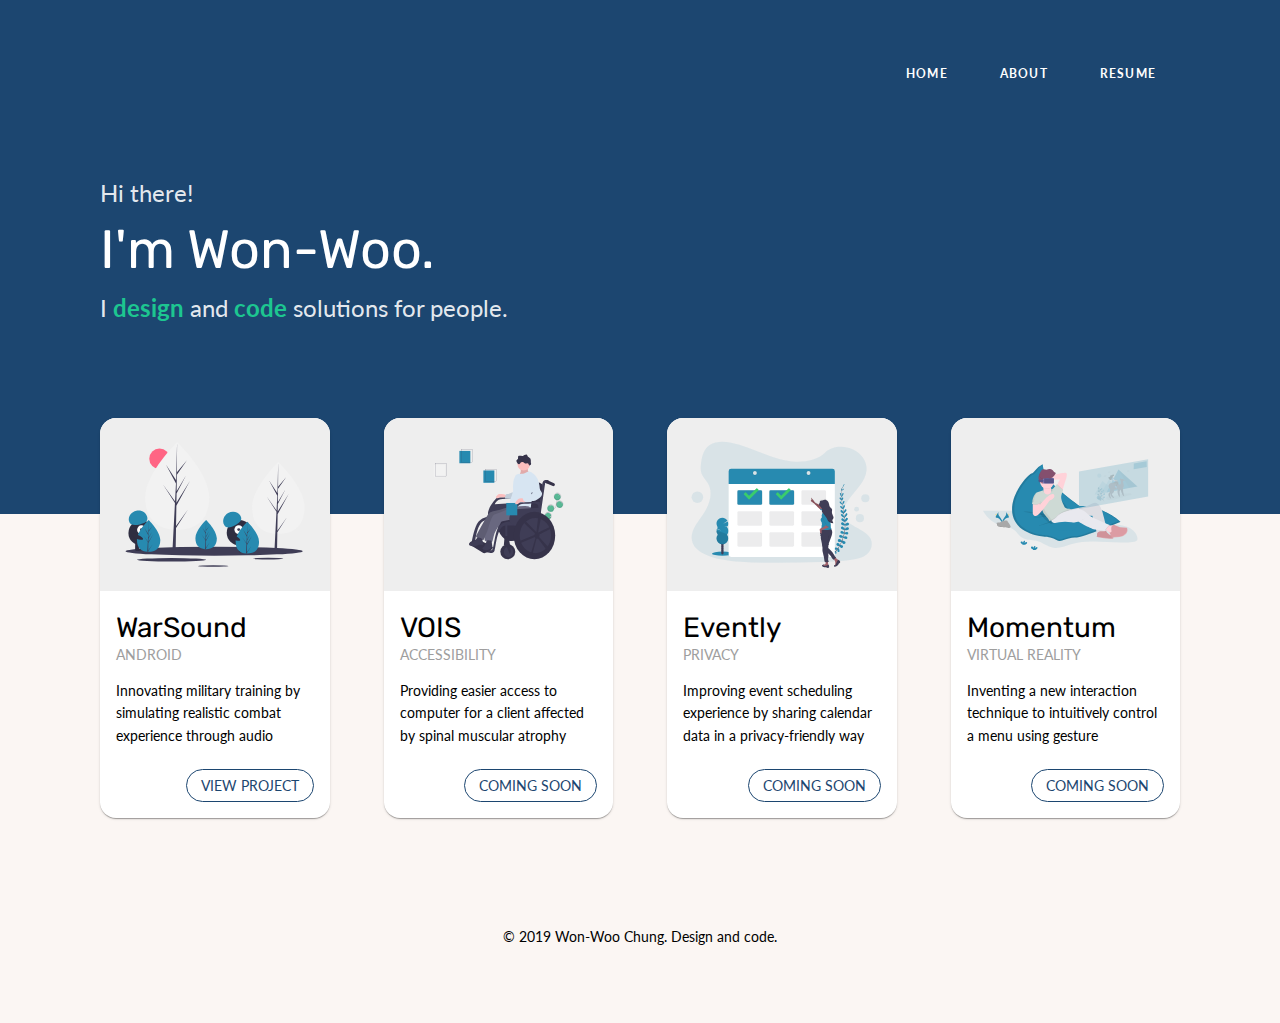
==== index.html @ ddb08c0b "First commit" ====
<!DOCTYPE html>

<meta charset="utf-8">
<meta name="viewport" content="width=device-width, initial-scale=1">
<title>Won-Woo Chung</title>
<link rel="stylesheet" href="styles/main.css">

<header>
  <div id="header-container">
    <nav>
      <a class="nav__item" href="index.html">HOME</a>
      <a class="nav__item" href="about.html">ABOUT</a>
      <a class="nav__item" href="Won-Woo_Chung_Resume.pdf">RESUME</a>
    </nav>
  </div>
</header>

<main>
  <div id="intro-container" class="top">
    <section id="intro" class="full animate">
      <h2 class="intro__subheader">Hi there!</h2>
      <h1 class="intro__header">I'm Won-Woo.</h1>
      <h2 class="intro__subheader">I <span class="highlight">design</span> and <span class="highlight">code</span> solutions for people.</h2>
    </section>
  </div>
  <section id="card-container" class="full">
    <div class="card">
      <a href="warsound.html">
        <img class="card__img" src="images/warsound.svg" alt="WarSound">
        <div class="card__body">
          <h3 class="card__title">WarSound</h3>
          <h4 class="card__subtitle">ANDROID</h4>
          <p class="card__text">Innovating military training by simulating realistic combat experience through audio</p>
          <div class="card__button" href="warsound.html">VIEW PROJECT</div>
        </div>
      </a>
    </div>
    <div class="card">
      <a>
        <img class="card__img" src="images/vois.svg" alt="VOIS">
        <div class="card__body">
          <h3 class="card__title">VOIS</h3>
          <h4 class="card__subtitle">ACCESSIBILITY</h4>
          <p class="card__text">Providing easier access to computer for a client affected by spinal muscular atrophy</p>
          <div class="card__button card__button--disabled">COMING SOON</div>
        </div>
      </a>
    </div>
    <div class="card">
      <a>
        <img class="card__img" src="images/evently.svg" alt="Evently">
        <div class="card__body">
          <h3 class="card__title">Evently</h3>
          <h4 class="card__subtitle">PRIVACY</h4>
          <p class="card__text">Improving event scheduling experience by sharing calendar data in a privacy-friendly way</p>
          <div class="card__button card__button--disabled">COMING SOON</div>
        </div>
      </a>
    </div>
    <div class="card">
      <a>
        <img class="card__img" src="images/momentum.svg" alt="Momentum">
        <div class="card__body">
          <h3 class="card__title">Momentum</h3>
          <h4 class="card__subtitle">VIRTUAL REALITY</h4>
          <p class="card__text">Inventing a new interaction technique to intuitively control a menu using gesture</p>
          <div class="card__button card__button--disabled">COMING SOON</div>
        </div>
      </a>
    </div>
  </section>
</main>

<footer>
  <p id="copyright">© 2019 Won-Woo Chung. Design and code.</p>
</footer>

<script src="scripts/main.js"></script>
---- styles/main.css ----
@import url('https://fonts.googleapis.com/css?family=Lato:400,700|Rubik:500&display=swap');

body {
  background: #fbf6f3;
  margin: 0;
}

h1,
h2,
h3,
h4,
h5,
h6,
p,
a {
  text-rendering: optimizeLegibility;
  -moz-osx-font-smoothing: grayscale;
  -webkit-font-smoothing: antialiased;
}

h1,
h2,
h3,
h4,
h5,
h6 {
  margin: 0;
}

h2 {
  font: 1.5em/1.6 'Rubik', sans-serif;
}

p {
  font: 1em/1.6 'Lato', sans-serif;
}

a {
  color: #000;
  text-decoration: none;
}

header {
  background: #1c4670;
}

#header-container {
  display: flex;
  justify-content: flex-end;
  margin: auto;
  max-width: 1080px;
  padding: 4rem 2rem;
}

.nav__item {
  color: #fff;
  font: 700 .75em 'Lato', sans-serif;
  letter-spacing: .1em;
  padding: 1em 2em;
  transition: .2s;
}

.nav__item:hover {
  color: #1dc690;
}

section {
  margin: auto;
  max-width: 720px;
  padding: 4rem 2rem;
}

footer {
  margin: auto;
  max-width: 1080px;
  padding: 4rem 2rem;
}

#copyright {
  font: .875em 'Lato', sans-serif;
  text-align: center;
}

.highlight {
  color: #1dc690;
  font-weight: 700;
}

.top {
  background: #1c4670;
}

.full {
  max-width: 1080px;
  padding: 0 2rem;
}

@keyframes fade-in {
  0% {
    opacity: 0;
  }
  100% {
    opacity: 1;
  }
}

.animate {
  animation: fade-in 1s;
}

@media (max-width: 576px) {
  #header-container {
    padding: 4rem 1rem;
  }
  
  section {
    padding: 4rem 1rem;
  }
  
  footer {
    padding: 4rem 1rem;
  }
  
  .full {
    padding: 0 1rem;
  }
}


/* ----- HOME ----- */

#intro-container {
  padding: 2rem 0 12rem;
}

#intro {

}

.intro__header {
  color: #fff;
  font: 3.375em/1.6 'Rubik', sans-serif;
}

.intro__subheader {
  color: rgba(255 255 255 / .9);
  font: 1.5rem 'Lato', sans-serif;
}

#card-container {
  display: grid;
  grid: auto-flow / repeat(4,1fr);
  grid-gap: 0 5%;
  margin: -6rem auto 2rem;
}

.card {
  background: #fff;
  border-radius: 16px;
  box-shadow: 0 2px 1px -1px rgba(0 0 0 / .2), 0 1px 1px 0 rgba(0 0 0 / .14), 0 1px 3px 0 rgba(0 0 0 / .12); /* https://github.com/material-components/material-components-web */
  overflow: hidden;
  transition: 280ms cubic-bezier(.4,0,.2,1); /* https://github.com/material-components/material-components-web */
}

.card:hover {
  box-shadow: 0 5px 5px -3px rgba(0 0 0 / .2), 0 8px 10px 1px rgba(0 0 0 / .14), 0 3px 14px 2px rgba(0 0 0 / .12); /* https://github.com/material-components/material-components-web */
  transform: translateY(-16px);
}

.card__img {
  background: #eee;
}

.card__body {
  display: flex;
  flex-flow: column;
  padding: 1rem;
}

.card__title {
  font: 1.75em 'Rubik', sans-serif;
}

.card__subtitle {
  color: #9e9e9e;
  font: .875em/1.6 'Lato', sans-serif;
}

.card__text {
  font: .875em/1.6 'Lato', sans-serif; 
}

.card__button {
  align-self: flex-end;
  border: 1px solid #1c4670;
  border-radius: 2em;
  color: #1c4670;
  font: .875em 'Lato', sans-serif;
  margin: .5rem 0 0;
  padding: .5em 1em;
  transition: 280ms cubic-bezier(.4,0,.2,1); /* https://github.com/material-components/material-components-web */
}

.card:hover .card__button {
  background: #1dc690;
  border: 1px solid #1dc690;
  color: #fff;
}

.card:hover .card__button--disabled {
  background: #1c4670;
  border: 1px solid #1c4670;
}

@media (max-width: 992px) {
  #card-container {
    grid: auto-flow / repeat(2,1fr);
    grid-gap: 4rem 5%;
  }
}

@media (max-width: 576px) {
  #card-container {
    grid: none;
  }
  
  .intro__header {
    font: 3em/1.6 'Rubik', sans-serif;
  }
  
  .intro__subheader {
    font: 1.25em 'Lato', sans-serif;
  }
}


/* ----- ABOUT ----- */

#profile-container {
  padding: 2rem 0 6rem;
}

#profile {
  display: grid;
  grid: auto-flow / repeat(2,1fr);
  grid-gap: 0 10%;
  place-items: center;
}

#profile__img {
  border-radius: 50%;
  width: 80%;
}

#profile__body {

}

.profile__title {
  color: #fff;
}

.profile__text {
  color: rgba(255 255 255 / .9);
}

.tooltip {
  border-bottom: 1px dotted #fff;
  cursor: pointer;
  position: relative;
}

.tooltiptext {
  background: #000;
  border-radius: 8px;
  bottom: 150%;
  color: #fff;
  left: 50%;
  margin-left: -60px;
  opacity: 0;
  padding: .5em;
  position: absolute;
  text-align: center;
  transition: opacity .2s;
  visibility: hidden;
  width: 120px;
  z-index: 1;
}

.tooltiptext::after {
  border-color: #000 transparent transparent transparent;
  border-style: solid;
  border-width: 5px;
  content: '';
  left: 50%;
  margin-left: -5px;
  position: absolute;
  top: 100%;
}

.tooltip:hover .tooltiptext {
  opacity: 1;
  visibility: visible;
}

#connect-container {
  margin: 2rem 0 0;
}

.connect {
  padding: 1rem;
}

.connect:first-child {
  margin: 0 0 0 -1rem;
}

.connect:last-child {
  margin: 0 -1rem 0 0;
}

i {
  color: #fff;
  transition: .2s;
}

.connect:hover i {
  color: #1dc690;
}

@media (max-width: 768px) {
  #profile {
    grid: none;
    grid-gap: 4rem;
  }
  
  #profile__img {
    width: 100%;
  }
  
  #connect-container {
    margin: 4rem 0 0;
    text-align: center;
  }
  
  .connect {
    padding: 2rem;
  }
}


/* ----- PROJECT ----- */

#project-container {
  padding: 2rem 0;
}

#project {
  align-items: center;
  display: flex;
  flex-flow: column;
}

.project__header {
  color: #fff;
  font: 5em 'Rubik', sans-serif;
}

.project__subheader {
  color: rgba(255 255 255 / .9);
  font: 1.25em 'Lato', sans-serif;
  margin: 1em 0;
}

#project__img {
  margin: 4rem 0 0;
  width: 50%;
}

.badge {
  width: 200px;
}
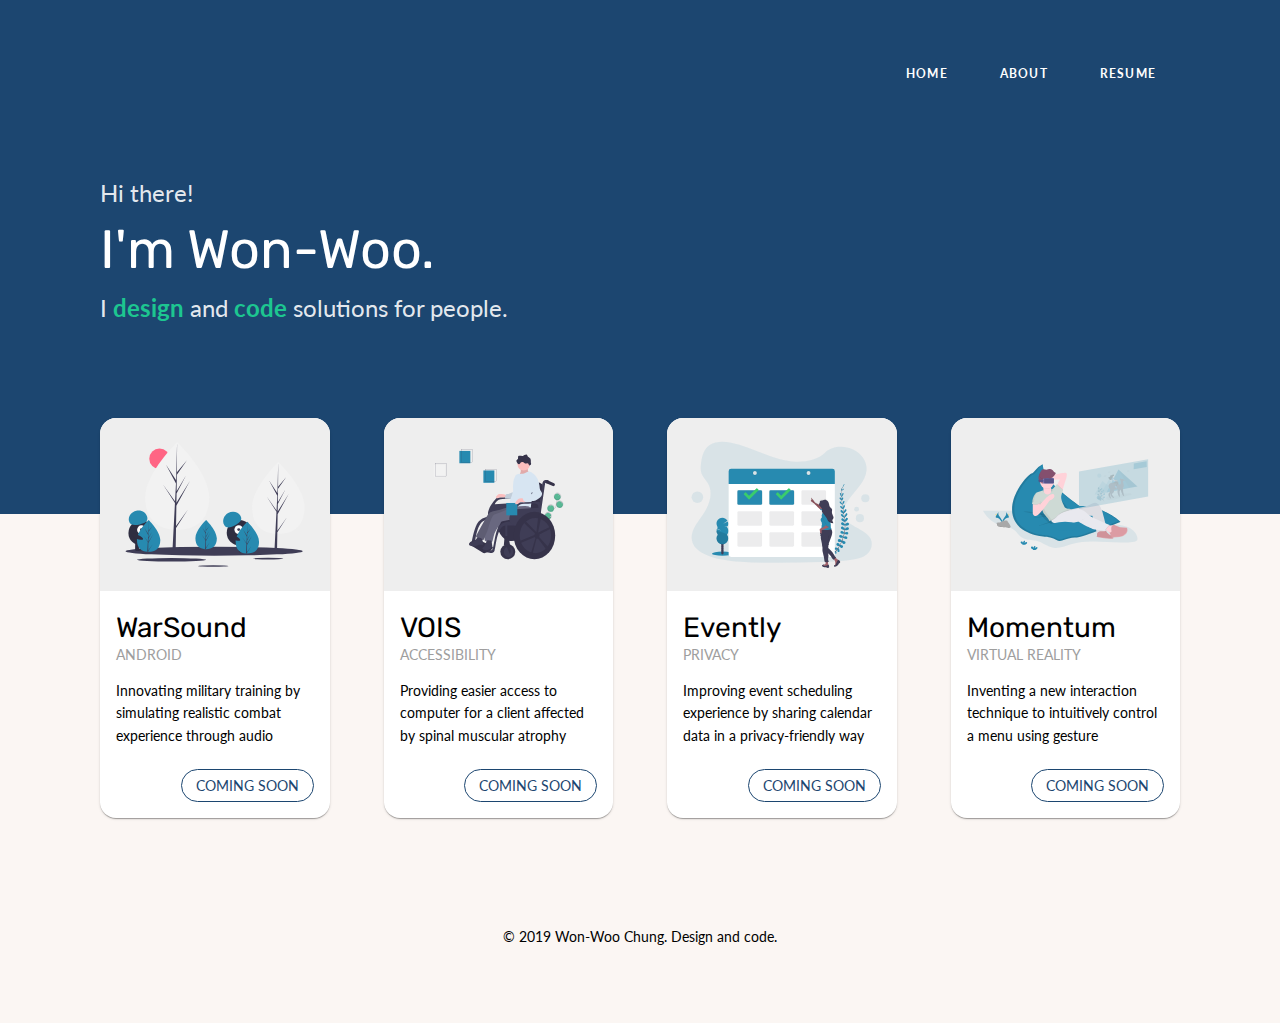
==== commit 22553359: "Removed WarSound link" ====
--- a/index.html
+++ b/index.html
@@ -25,13 +25,13 @@
   </div>
   <section id="card-container" class="full">
     <div class="card">
-      <a href="warsound.html">
+      <a>
         <img class="card__img" src="images/warsound.svg" alt="WarSound">
         <div class="card__body">
           <h3 class="card__title">WarSound</h3>
           <h4 class="card__subtitle">ANDROID</h4>
           <p class="card__text">Innovating military training by simulating realistic combat experience through audio</p>
-          <div class="card__button" href="warsound.html">VIEW PROJECT</div>
+          <div class="card__button card__button--disabled" href="warsound.html">COMING SOON</div>
         </div>
       </a>
     </div>
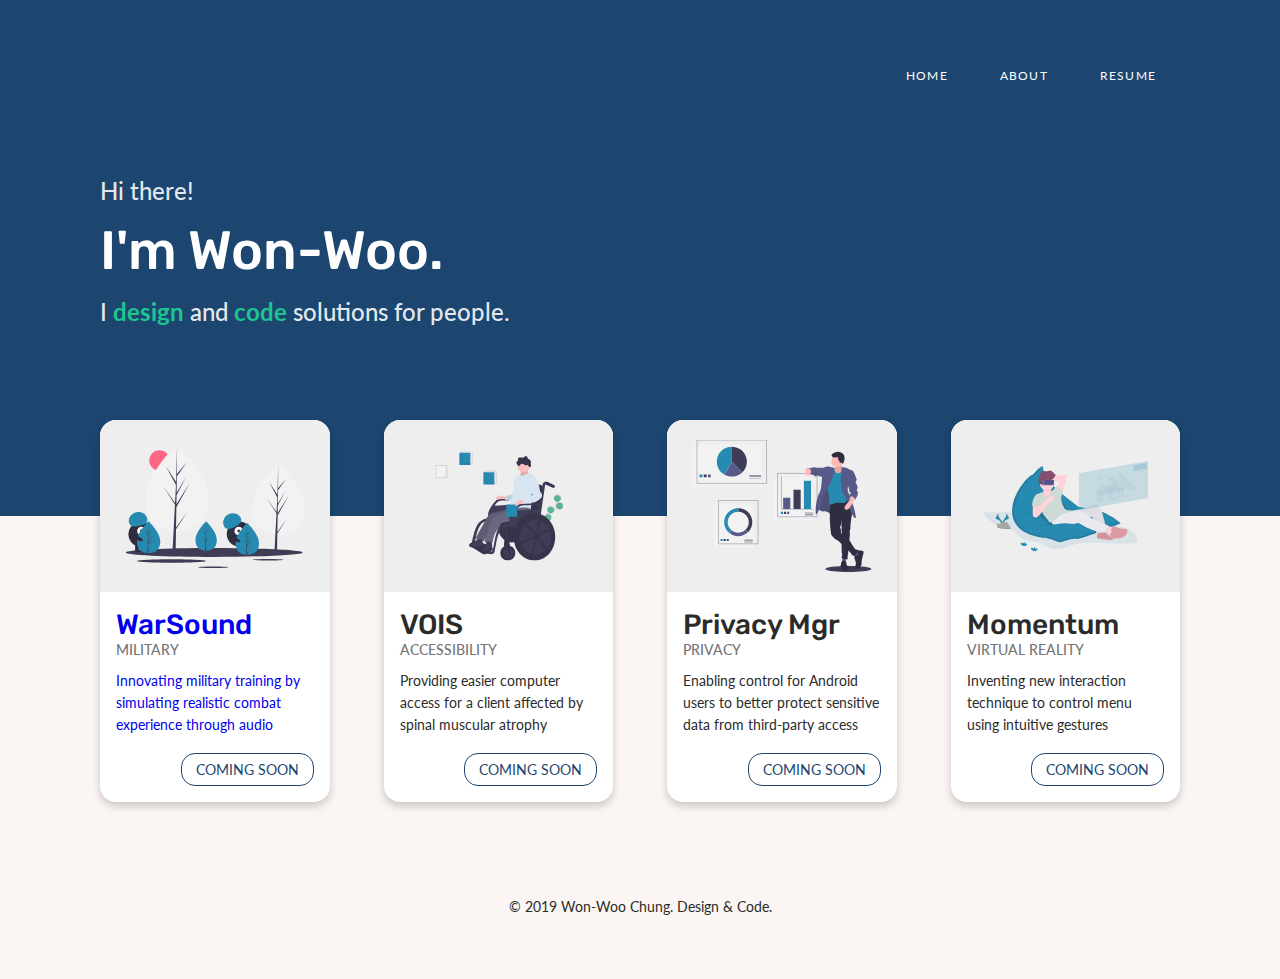
==== commit 329022fa: "Cleaned code" ====
--- a/index.html
+++ b/index.html
@@ -8,7 +8,7 @@
 <header>
   <div id="header-container">
     <nav>
-      <a class="nav__item" href="index.html">HOME</a>
+      <a class="nav__item" href=".">HOME</a>
       <a class="nav__item" href="about.html">ABOUT</a>
       <a class="nav__item" href="Won-Woo_Chung_Resume.pdf">RESUME</a>
     </nav>
@@ -16,54 +16,54 @@
 </header>
 
 <main>
-  <div id="intro-container" class="top">
-    <section id="intro" class="full animate">
-      <h2 class="intro__subheader">Hi there!</h2>
-      <h1 class="intro__header">I'm Won-Woo.</h1>
-      <h2 class="intro__subheader">I <span class="highlight">design</span> and <span class="highlight">code</span> solutions for people.</h2>
+  <div id="intro-container" class="bg-color">
+    <section id="intro" class="full-width animate">
+      <h2>Hi there!</h2>
+      <h1>I'm Won-Woo.</h1>
+      <h2>I <span class="highlight">design</span> and <span class="highlight">code</span> solutions for people.</h2>
     </section>
   </div>
-  <section id="card-container" class="full">
+  <section id="card-container" class="full-width">
     <div class="card">
-      <a>
-        <img class="card__img" src="images/warsound.svg" alt="WarSound">
+      <a href="warsound.html">
+        <img src="images/warsound.svg">
         <div class="card__body">
-          <h3 class="card__title">WarSound</h3>
-          <h4 class="card__subtitle">ANDROID</h4>
-          <p class="card__text">Innovating military training by simulating realistic combat experience through audio</p>
-          <div class="card__button card__button--disabled" href="warsound.html">COMING SOON</div>
-        </div>
-      </a>
-    </div>
-    <div class="card">
-      <a>
-        <img class="card__img" src="images/vois.svg" alt="VOIS">
-        <div class="card__body">
-          <h3 class="card__title">VOIS</h3>
-          <h4 class="card__subtitle">ACCESSIBILITY</h4>
-          <p class="card__text">Providing easier access to computer for a client affected by spinal muscular atrophy</p>
+          <h3>WarSound</h3>
+          <h4>MILITARY</h4>
+          <p>Innovating military training by simulating realistic combat experience through audio</p>
           <div class="card__button card__button--disabled">COMING SOON</div>
         </div>
       </a>
     </div>
     <div class="card">
       <a>
-        <img class="card__img" src="images/evently.svg" alt="Evently">
+        <img src="images/vois.svg">
         <div class="card__body">
-          <h3 class="card__title">Evently</h3>
-          <h4 class="card__subtitle">PRIVACY</h4>
-          <p class="card__text">Improving event scheduling experience by sharing calendar data in a privacy-friendly way</p>
+          <h3>VOIS</h3>
+          <h4>ACCESSIBILITY</h4>
+          <p>Providing easier computer access for a client affected by spinal muscular atrophy</p>
           <div class="card__button card__button--disabled">COMING SOON</div>
         </div>
       </a>
     </div>
     <div class="card">
       <a>
-        <img class="card__img" src="images/momentum.svg" alt="Momentum">
+        <img src="images/privacy_manager.svg">
         <div class="card__body">
-          <h3 class="card__title">Momentum</h3>
-          <h4 class="card__subtitle">VIRTUAL REALITY</h4>
-          <p class="card__text">Inventing a new interaction technique to intuitively control a menu using gesture</p>
+          <h3>Privacy Mgr</h3>
+          <h4>PRIVACY</h4>
+          <p>Enabling control for Android users to better protect sensitive data from third-party access</p>
+          <div class="card__button card__button--disabled">COMING SOON</div>
+        </div>
+      </a>
+    </div>
+    <div class="card">
+      <a>
+        <img src="images/momentum.svg">
+        <div class="card__body">
+          <h3>Momentum</h3>
+          <h4>VIRTUAL REALITY</h4>
+          <p>Inventing new interaction technique to control menu using intuitive gestures</p>
           <div class="card__button card__button--disabled">COMING SOON</div>
         </div>
       </a>
@@ -71,8 +71,6 @@
   </section>
 </main>
 
-<footer>
-  <p id="copyright">© 2019 Won-Woo Chung. Design and code.</p>
-</footer>
+<footer>© 2019 Won-Woo Chung. Design & Code.</footer>
 
 <script src="scripts/main.js"></script>--- a/styles/main.css
+++ b/styles/main.css
@@ -2,17 +2,9 @@
 
 body {
   background: #fbf6f3;
+  color: #2b2b2b;
+  font-family: 'Lato', sans-serif;
   margin: 0;
-}
-
-h1,
-h2,
-h3,
-h4,
-h5,
-h6,
-p,
-a {
   text-rendering: optimizeLegibility;
   -moz-osx-font-smoothing: grayscale;
   -webkit-font-smoothing: antialiased;
@@ -24,19 +16,15 @@
 h4,
 h5,
 h6 {
+  font-weight: 500;
   margin: 0;
 }
 
-h2 {
-  font: 1.5em/1.6 'Rubik', sans-serif;
-}
-
 p {
-  font: 1em/1.6 'Lato', sans-serif;
+  line-height: 1.8;
 }
 
 a {
-  color: #000;
   text-decoration: none;
 }
 
@@ -45,16 +33,15 @@
 }
 
 #header-container {
-  display: flex;
-  justify-content: flex-end;
   margin: auto;
   max-width: 1080px;
   padding: 4rem 2rem;
+  text-align: right;
 }
 
 .nav__item {
   color: #fff;
-  font: 700 .75em 'Lato', sans-serif;
+  font-size: .75em;
   letter-spacing: .1em;
   padding: 1em 2em;
   transition: .2s;
@@ -66,19 +53,36 @@
 
 section {
   margin: auto;
-  max-width: 720px;
-  padding: 4rem 2rem;
 }
 
 footer {
+  font-size: .875em;
   margin: auto;
   max-width: 1080px;
   padding: 4rem 2rem;
-}
-
-#copyright {
-  font: .875em 'Lato', sans-serif;
   text-align: center;
+}
+
+.bg-color {
+  background: #1c4670;
+}
+
+.full-width {
+  max-width: 1080px;
+  padding: 0 2rem;
+}
+
+@keyframes fade-in {
+  0% {
+    opacity: 0;
+  }
+  100% {
+    opacity: 1;
+  }
+}
+
+.animate {
+  animation: fade-in 1s;
 }
 
 .highlight {
@@ -86,46 +90,19 @@
   font-weight: 700;
 }
 
-.top {
-  background: #1c4670;
-}
-
-.full {
-  max-width: 1080px;
-  padding: 0 2rem;
-}
-
-@keyframes fade-in {
-  0% {
-    opacity: 0;
-  }
-  100% {
-    opacity: 1;
-  }
-}
-
-.animate {
-  animation: fade-in 1s;
-}
-
 @media (max-width: 576px) {
   #header-container {
     padding: 4rem 1rem;
   }
   
-  section {
-    padding: 4rem 1rem;
-  }
-  
   footer {
     padding: 4rem 1rem;
   }
   
-  .full {
+  .full-width {
     padding: 0 1rem;
   }
 }
-
 
 /* ----- HOME ----- */
 
@@ -133,23 +110,22 @@
   padding: 2rem 0 12rem;
 }
 
-#intro {
-
-}
-
-.intro__header {
+#intro h1 {
   color: #fff;
-  font: 3.375em/1.6 'Rubik', sans-serif;
-}
-
-.intro__subheader {
-  color: rgba(255 255 255 / .9);
-  font: 1.5rem 'Lato', sans-serif;
+  font-family: 'Rubik', sans-serif;
+  font-size: 3.375em;
+  line-height: 1.8;
+}
+
+#intro h2 {
+  color: #ffffffe6;
+  font-size: 1.5em;
+  line-height: 1;
 }
 
 #card-container {
   display: grid;
-  grid: auto-flow / repeat(4,1fr);
+  grid: auto-flow / repeat(4, 1fr);
   grid-gap: 0 5%;
   margin: -6rem auto 2rem;
 }
@@ -157,18 +133,19 @@
 .card {
   background: #fff;
   border-radius: 16px;
-  box-shadow: 0 2px 1px -1px rgba(0 0 0 / .2), 0 1px 1px 0 rgba(0 0 0 / .14), 0 1px 3px 0 rgba(0 0 0 / .12); /* https://github.com/material-components/material-components-web */
+  box-shadow: 0 4px 8px 0 #0003;
   overflow: hidden;
-  transition: 280ms cubic-bezier(.4,0,.2,1); /* https://github.com/material-components/material-components-web */
+  transition: .2s;
 }
 
 .card:hover {
-  box-shadow: 0 5px 5px -3px rgba(0 0 0 / .2), 0 8px 10px 1px rgba(0 0 0 / .14), 0 3px 14px 2px rgba(0 0 0 / .12); /* https://github.com/material-components/material-components-web */
-  transform: translateY(-16px);
-}
-
-.card__img {
+  box-shadow: 0 8px 16px 0 #0003;
+  transform: translateY(-1rem);
+}
+
+.card img {
   background: #eee;
+  width: 100%;
 }
 
 .card__body {
@@ -177,28 +154,32 @@
   padding: 1rem;
 }
 
-.card__title {
-  font: 1.75em 'Rubik', sans-serif;
-}
-
-.card__subtitle {
-  color: #9e9e9e;
-  font: .875em/1.6 'Lato', sans-serif;
-}
-
-.card__text {
-  font: .875em/1.6 'Lato', sans-serif; 
+.card h3 {
+  font-family: 'Rubik', sans-serif;
+  font-size: 1.75em;
+  line-height: 1;
+}
+
+.card h4 {
+  color: #767676;
+  font-size: .875em;
+  line-height: 1.6;
+}
+
+.card p {
+  font-size: .875em;
+  line-height: 1.6;
+  margin: .5rem 0 1rem;
 }
 
 .card__button {
   align-self: flex-end;
   border: 1px solid #1c4670;
-  border-radius: 2em;
+  border-radius: 1em;
   color: #1c4670;
-  font: .875em 'Lato', sans-serif;
-  margin: .5rem 0 0;
+  font-size: .875em;
   padding: .5em 1em;
-  transition: 280ms cubic-bezier(.4,0,.2,1); /* https://github.com/material-components/material-components-web */
+  transition: .2s;
 }
 
 .card:hover .card__button {
@@ -214,25 +195,40 @@
 
 @media (max-width: 992px) {
   #card-container {
-    grid: auto-flow / repeat(2,1fr);
+    grid: auto-flow / repeat(2, 1fr);
     grid-gap: 4rem 5%;
   }
+  
+  .card:hover {
+    box-shadow: 0 4px 8px 0 #0003;
+    transform: none;
+  }
+  
+  .card__button {
+    background: #1dc690;
+    border: 1px solid #1dc690;
+    color: #fff;
+  }
+  
+  .card__button--disabled {
+    background: #1c4670;
+    border: 1px solid #1c4670;
+  }
 }
 
 @media (max-width: 576px) {
+  #intro h1 {
+    font-size: 2.875em;
+  }
+  
+  #intro h2 {
+    font-size: 1.25em;
+  }
+  
   #card-container {
     grid: none;
   }
-  
-  .intro__header {
-    font: 3em/1.6 'Rubik', sans-serif;
-  }
-  
-  .intro__subheader {
-    font: 1.25em 'Lato', sans-serif;
-  }
-}
-
+}
 
 /* ----- ABOUT ----- */
 
@@ -242,40 +238,40 @@
 
 #profile {
   display: grid;
-  grid: auto-flow / repeat(2,1fr);
-  grid-gap: 0 10%;
+  grid: auto-flow / repeat(2, 1fr);
+  grid-gap: 0 5%;
   place-items: center;
 }
 
-#profile__img {
+#profile img {
   border-radius: 50%;
   width: 80%;
 }
 
 #profile__body {
-
-}
-
-.profile__title {
+  margin: 0 4rem 0 0;
+}
+
+#profile h2 {
   color: #fff;
-}
-
-.profile__text {
-  color: rgba(255 255 255 / .9);
+  font-family: 'Rubik', sans-serif;
+}
+
+#profile p {
+  color: #ffffffe6;
 }
 
 .tooltip {
   border-bottom: 1px dotted #fff;
-  cursor: pointer;
+  cursor: help;
   position: relative;
 }
 
-.tooltiptext {
+.tooltip-text {
   background: #000;
   border-radius: 8px;
   bottom: 150%;
-  color: #fff;
-  left: 50%;
+  left: 30%;
   margin-left: -60px;
   opacity: 0;
   padding: .5em;
@@ -284,10 +280,9 @@
   transition: opacity .2s;
   visibility: hidden;
   width: 120px;
-  z-index: 1;
-}
-
-.tooltiptext::after {
+}
+
+.tooltip-text::after {
   border-color: #000 transparent transparent transparent;
   border-style: solid;
   border-width: 5px;
@@ -298,7 +293,7 @@
   top: 100%;
 }
 
-.tooltip:hover .tooltiptext {
+.tooltip:hover .tooltip-text {
   opacity: 1;
   visibility: visible;
 }
@@ -308,24 +303,25 @@
 }
 
 .connect {
-  padding: 1rem;
+  margin: 1rem;
 }
 
 .connect:first-child {
-  margin: 0 0 0 -1rem;
+  margin: 1rem 1rem 1rem 0;
 }
 
 .connect:last-child {
-  margin: 0 -1rem 0 0;
-}
-
-i {
-  color: #fff;
+  margin: 1rem 0 1rem 1rem;
+}
+
+.connect__icon {
+  fill: #ffffffe6;
+  height: 2rem;
   transition: .2s;
 }
 
-.connect:hover i {
-  color: #1dc690;
+.connect:hover .connect__icon {
+  fill: #1dc690;
 }
 
 @media (max-width: 768px) {
@@ -334,8 +330,12 @@
     grid-gap: 4rem;
   }
   
-  #profile__img {
+  #profile img {
     width: 100%;
+  }
+  
+  #profile__body {
+    margin: 0;
   }
   
   #connect-container {
@@ -344,39 +344,6 @@
   }
   
   .connect {
-    padding: 2rem;
-  }
-}
-
-
-/* ----- PROJECT ----- */
-
-#project-container {
-  padding: 2rem 0;
-}
-
-#project {
-  align-items: center;
-  display: flex;
-  flex-flow: column;
-}
-
-.project__header {
-  color: #fff;
-  font: 5em 'Rubik', sans-serif;
-}
-
-.project__subheader {
-  color: rgba(255 255 255 / .9);
-  font: 1.25em 'Lato', sans-serif;
-  margin: 1em 0;
-}
-
-#project__img {
-  margin: 4rem 0 0;
-  width: 50%;
-}
-
-.badge {
-  width: 200px;
+    margin: 2rem;
+  }
 }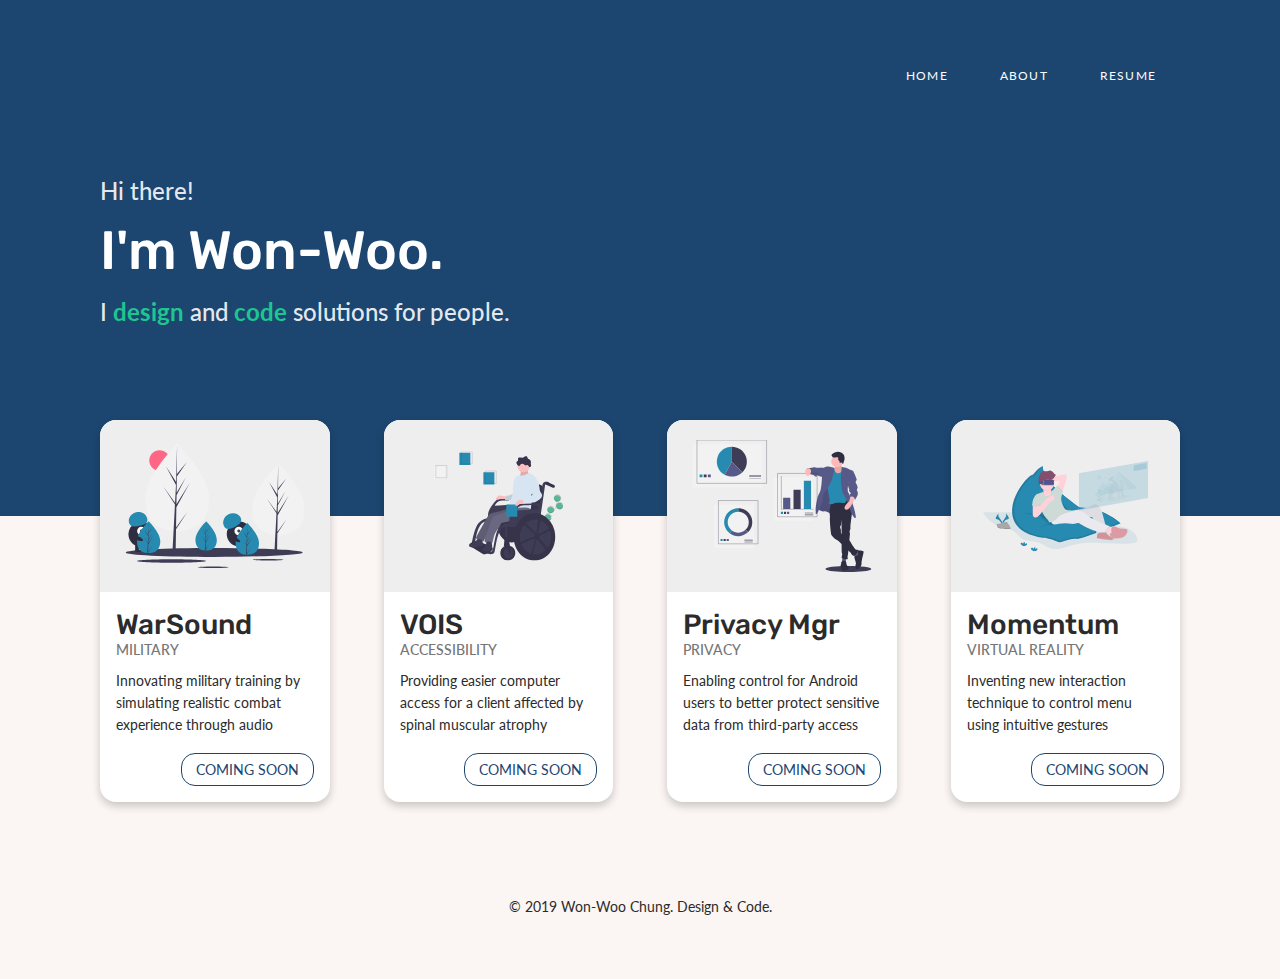
==== commit 30ee3a5b: "Updated project page style" ====
--- a/index.html
+++ b/index.html
@@ -25,7 +25,7 @@
   </div>
   <section id="card-container" class="full-width">
     <div class="card">
-      <a href="warsound.html">
+      <a>
         <img src="images/warsound.svg">
         <div class="card__body">
           <h3>WarSound</h3>
--- a/styles/main.css
+++ b/styles/main.css
@@ -233,7 +233,7 @@
 /* ----- ABOUT ----- */
 
 #profile-container {
-  padding: 2rem 0 6rem;
+  padding: 2rem 0 4rem;
 }
 
 #profile {
@@ -346,4 +346,59 @@
   .connect {
     margin: 2rem;
   }
+}
+
+/* ----- PROJECT ----- */
+
+section {
+  padding: 4rem 2rem;
+  max-width: 640px;
+}
+
+#project h2 {
+  font-family: 'Rubik', sans-serif;
+}
+
+#project h4 {
+  font-size: 1.125em;
+  font-weight: 700;
+}
+
+#overview-container {
+  padding: 2rem 0;
+}
+
+#overview {
+  text-align: center;
+}
+
+#overview h1 {
+  color: #fff;
+  font-family: 'Rubik', sans-serif;
+  font-size: 4em;
+}
+
+#overview h3 {
+  color: #ffffffe6;
+  font-size: 1.25em;
+  margin: 1em 0;
+}
+
+.badge {
+  width: 200px;
+}
+
+.cover {
+  margin: 4rem 0 2rem;
+  max-width: 640px;
+}
+
+.bg-warsound {
+  background: #34515e;
+}
+
+@media (max-width: 576px) {
+  section {
+    padding: 4rem 1rem;
+  }
 }